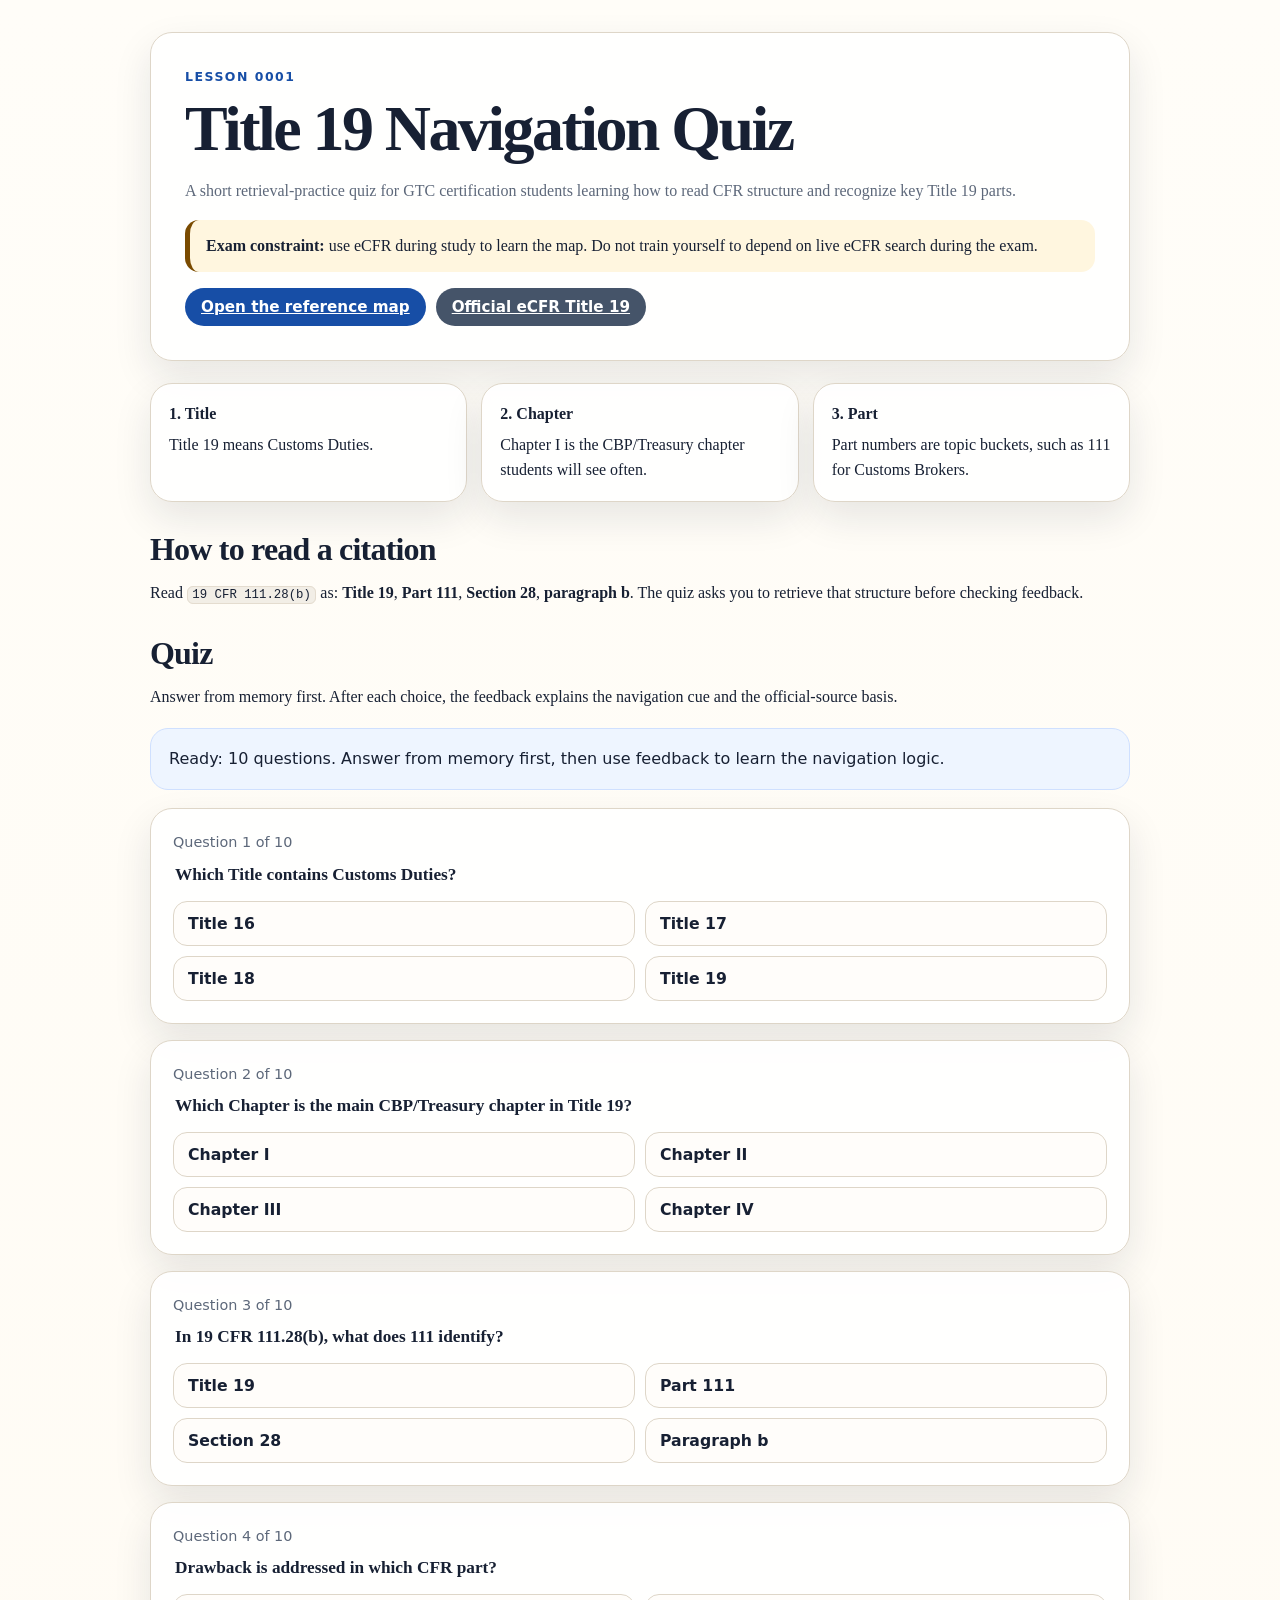
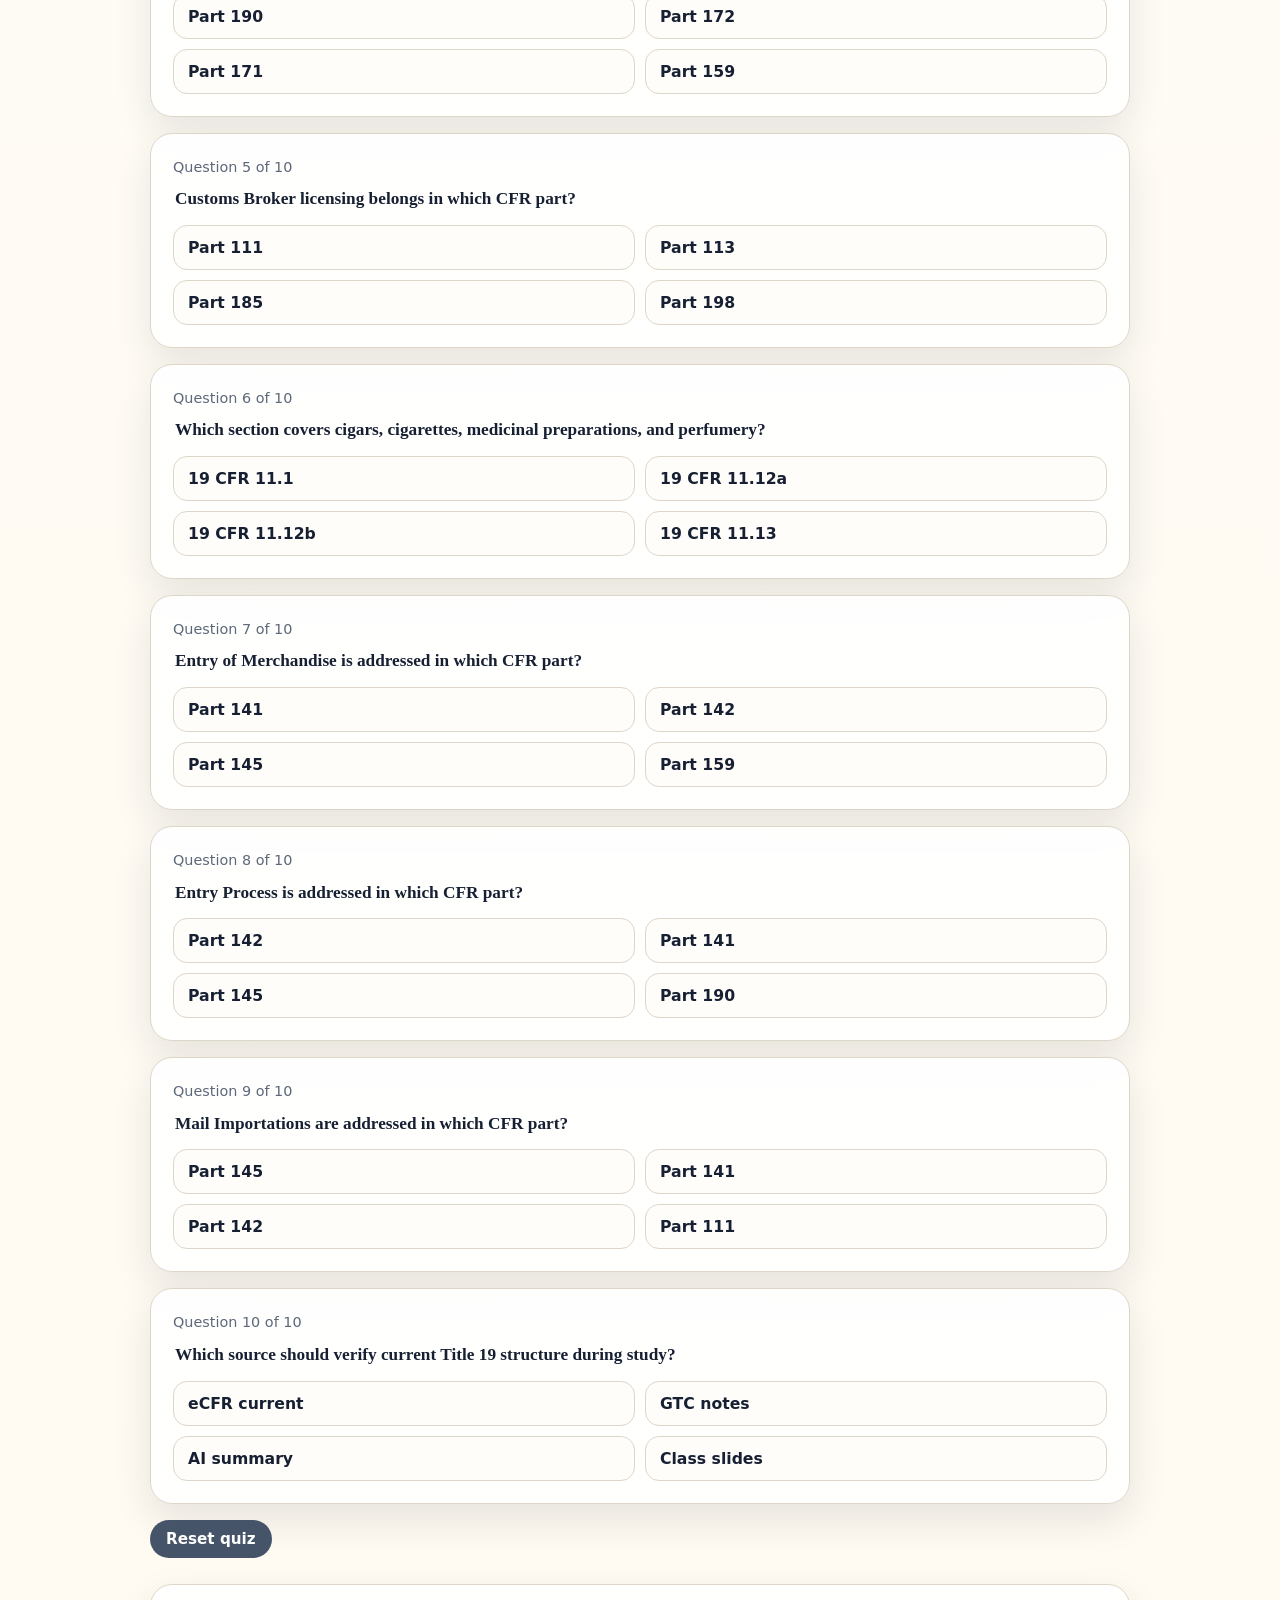
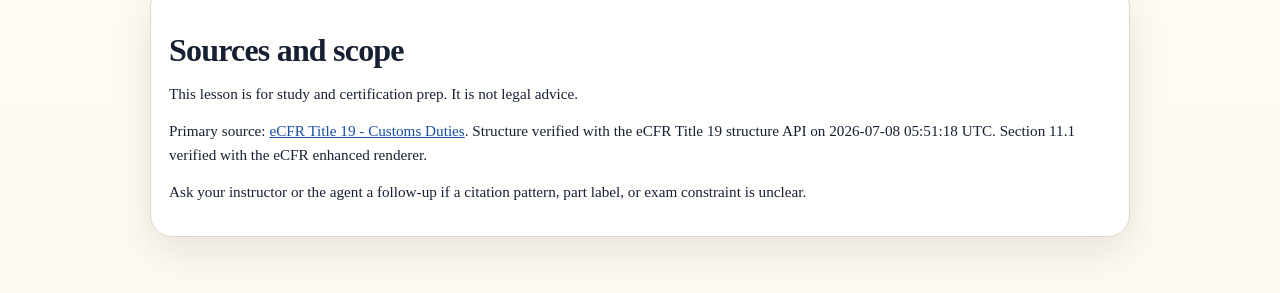
==== lessons/0001-title-19-navigation-quiz.html @ 8b15db6b "add title 19 navigation quiz" ====
<!doctype html>
<html lang="en">
<head>
  <meta charset="utf-8">
  <meta name="viewport" content="width=device-width, initial-scale=1">
  <title>Lesson 0001 - Title 19 Navigation Quiz</title>
  <link rel="stylesheet" href="../assets/style.css">
</head>
<body>
  <main>
    <section class="hero">
      <p class="eyebrow">Lesson 0001</p>
      <h1>Title 19 Navigation Quiz</h1>
      <p class="muted">A short retrieval-practice quiz for GTC certification students learning how to read CFR structure and recognize key Title 19 parts.</p>
      <div class="warning"><strong>Exam constraint:</strong> use eCFR during study to learn the map. Do not train yourself to depend on live eCFR search during the exam.</div>
      <div class="button-row">
        <a class="primary-button" href="../reference/title-19-navigation-map.html">Open the reference map</a>
        <a class="primary-button secondary" href="https://www.ecfr.gov/current/title-19">Official eCFR Title 19</a>
      </div>
    </section>

    <section class="grid" aria-label="Mental map">
      <div class="card"><strong>1. Title</strong><span>Title 19 means Customs Duties.</span></div>
      <div class="card"><strong>2. Chapter</strong><span>Chapter I is the CBP/Treasury chapter students will see often.</span></div>
      <div class="card"><strong>3. Part</strong><span>Part numbers are topic buckets, such as 111 for Customs Brokers.</span></div>
    </section>

    <section>
      <h2>How to read a citation</h2>
      <p>Read <code>19 CFR 111.28(b)</code> as: <strong>Title 19</strong>, <strong>Part 111</strong>, <strong>Section 28</strong>, <strong>paragraph b</strong>. The quiz asks you to retrieve that structure before checking feedback.</p>
    </section>

    <section class="quiz-shell">
      <h2>Quiz</h2>
      <p>Answer from memory first. After each choice, the feedback explains the navigation cue and the official-source basis.</p>
      <div id="quiz-root"></div>
    </section>

    <section class="source-note">
      <h2>Sources and scope</h2>
      <p>This lesson is for study and certification prep. It is not legal advice.</p>
      <p>Primary source: <a href="https://www.ecfr.gov/current/title-19">eCFR Title 19 - Customs Duties</a>. Structure verified with the eCFR Title 19 structure API on 2026-07-08 05:51:18 UTC. Section 11.1 verified with the eCFR enhanced renderer.</p>
      <p>Ask your instructor or the agent a follow-up if a citation pattern, part label, or exam constraint is unclear.</p>
    </section>
  </main>

  <script>
    window.quizData = {
  "title": "Title 19 Navigation Quiz 1",
  "description": "Practice reading CFR structure and recognizing high-value Title 19 parts.",
  "retrieved": "2026-07-08 05:51:18 UTC",
  "questions": [
    {
      "prompt": "Which Title contains Customs Duties?",
      "choices": [
        "Title 16",
        "Title 17",
        "Title 18",
        "Title 19"
      ],
      "answer": 3,
      "feedback": "Title 19 is labeled Customs Duties in the current eCFR. Start every citation by identifying the Title first.",
      "evidence": "eCFR Title 19 structure API: identifier 19, label Customs Duties."
    },
    {
      "prompt": "Which Chapter is the main CBP/Treasury chapter in Title 19?",
      "choices": [
        "Chapter I",
        "Chapter II",
        "Chapter III",
        "Chapter IV"
      ],
      "answer": 0,
      "feedback": "Chapter I is U.S. Customs and Border Protection, Department of Homeland Security; Department of the Treasury. That is the main customs chapter for these navigation questions.",
      "evidence": "eCFR Title 19 structure API: Chapter I label."
    },
    {
      "prompt": "In 19 CFR 111.28(b), what does 111 identify?",
      "choices": [
        "Title 19",
        "Part 111",
        "Section 28",
        "Paragraph b"
      ],
      "answer": 1,
      "feedback": "Read the pattern as Title CFR Part.Section(paragraph). In 19 CFR 111.28(b), 111 is the Part, 28 is the Section, and b is the paragraph.",
      "evidence": "CFR citation format preserved in source input and used in eCFR section paths."
    },
    {
      "prompt": "Drawback is addressed in which CFR part?",
      "choices": [
        "Part 190",
        "Part 172",
        "Part 171",
        "Part 159"
      ],
      "answer": 0,
      "feedback": "Part 190 is labeled Modernized Drawback. The other options are nearby penalty, claim, and liquidation topics.",
      "evidence": "eCFR Title 19 structure API: Part 190 - Modernized Drawback."
    },
    {
      "prompt": "Customs Broker licensing belongs in which CFR part?",
      "choices": [
        "Part 111",
        "Part 113",
        "Part 185",
        "Part 198"
      ],
      "answer": 0,
      "feedback": "Part 111 is labeled Customs Brokers. If the question says broker licensing or broker regulations, think Part 111 first.",
      "evidence": "eCFR Title 19 structure API: Part 111 - Customs Brokers."
    },
    {
      "prompt": "Which section covers cigars, cigarettes, medicinal preparations, and perfumery?",
      "choices": [
        "19 CFR 11.1",
        "19 CFR 11.12a",
        "19 CFR 11.12b",
        "19 CFR 11.13"
      ],
      "answer": 0,
      "feedback": "19 CFR 11.1 is headed Cigars, cigarettes, medicinal preparations, and perfumery. This is the official-section version of the sample Part 11.1 question.",
      "evidence": "eCFR renderer: section 11.1 heading."
    },
    {
      "prompt": "Entry of Merchandise is addressed in which CFR part?",
      "choices": [
        "Part 141",
        "Part 142",
        "Part 145",
        "Part 159"
      ],
      "answer": 0,
      "feedback": "Part 141 is labeled Entry of Merchandise. Pair it mentally with Part 142, Entry Process.",
      "evidence": "eCFR Title 19 structure API: Part 141 - Entry of Merchandise."
    },
    {
      "prompt": "Entry Process is addressed in which CFR part?",
      "choices": [
        "Part 142",
        "Part 141",
        "Part 145",
        "Part 190"
      ],
      "answer": 0,
      "feedback": "Part 142 is labeled Entry Process. It sits next to Part 141, Entry of Merchandise, so students should learn them as a pair.",
      "evidence": "eCFR Title 19 structure API: Part 142 - Entry Process."
    },
    {
      "prompt": "Mail Importations are addressed in which CFR part?",
      "choices": [
        "Part 145",
        "Part 141",
        "Part 142",
        "Part 111"
      ],
      "answer": 0,
      "feedback": "Part 145 is labeled Mail Importations. The part number itself is the recall target here.",
      "evidence": "eCFR Title 19 structure API: Part 145 - Mail Importations."
    },
    {
      "prompt": "Which source should verify current Title 19 structure during study?",
      "choices": [
        "eCFR current",
        "GTC notes",
        "AI summary",
        "Class slides"
      ],
      "answer": 0,
      "feedback": "Use the current eCFR as the official source during study. GTC notes and AI summaries can help, but the answer key should trace back to government-source text.",
      "evidence": "Mission and resources require official government-source grounding, especially current eCFR."
    }
  ]
};
  </script>
  <script src="../assets/quiz.js"></script>
</body>
</html>
---- assets/style.css ----
:root {
  --ink: #172033;
  --muted: #5d687a;
  --paper: #fffaf1;
  --panel: #ffffff;
  --line: #ded6c8;
  --accent: #174ea6;
  --accent-soft: #eaf2ff;
  --good: #17633a;
  --bad: #9d1c1c;
  --warn: #7a4b00;
  --shadow: 0 16px 38px rgba(23, 32, 51, 0.10);
  color-scheme: light;
}

* { box-sizing: border-box; }

body {
  margin: 0;
  background: linear-gradient(180deg, #fffdf8 0%, var(--paper) 100%);
  color: var(--ink);
  font-family: ui-serif, Georgia, Cambria, "Times New Roman", serif;
  line-height: 1.55;
}

main, .page {
  width: min(980px, calc(100% - 32px));
  margin: 0 auto;
  padding: 32px 0 56px;
}

.hero, .card, .quiz-card, .source-note {
  background: rgba(255,255,255,0.92);
  border: 1px solid var(--line);
  border-radius: 22px;
  box-shadow: var(--shadow);
}

.hero {
  padding: 34px;
  margin-bottom: 22px;
}

.eyebrow {
  margin: 0 0 8px;
  color: var(--accent);
  font-family: ui-sans-serif, system-ui, -apple-system, BlinkMacSystemFont, "Segoe UI", sans-serif;
  font-size: 0.78rem;
  font-weight: 800;
  letter-spacing: 0.12em;
  text-transform: uppercase;
}

h1, h2, h3 {
  line-height: 1.1;
  margin: 0 0 14px;
}

h1 { font-size: clamp(2rem, 5vw, 4rem); letter-spacing: -0.04em; }
h2 { font-size: clamp(1.35rem, 3vw, 2rem); letter-spacing: -0.025em; margin-top: 30px; }
h3 { font-size: 1.15rem; }

p { margin: 0 0 14px; }
a { color: var(--accent); }
code {
  background: #f2eee6;
  border: 1px solid #e4dccf;
  border-radius: 6px;
  padding: 0.08rem 0.28rem;
  font-size: 0.95em;
}

.grid {
  display: grid;
  grid-template-columns: repeat(3, minmax(0, 1fr));
  gap: 14px;
  margin: 18px 0;
}

.card { padding: 18px; }
.card strong { display: block; margin-bottom: 6px; }
.muted { color: var(--muted); }
.warning {
  border-left: 5px solid var(--warn);
  background: #fff6df;
  padding: 14px 16px;
  border-radius: 14px;
  margin: 16px 0;
}

.table-wrap { overflow-x: auto; margin: 14px 0 24px; }
table {
  width: 100%;
  border-collapse: collapse;
  background: white;
  border: 1px solid var(--line);
  border-radius: 14px;
  overflow: hidden;
}
th, td {
  padding: 12px 14px;
  border-bottom: 1px solid var(--line);
  text-align: left;
  vertical-align: top;
}
th {
  background: #f8f1e5;
  font-family: ui-sans-serif, system-ui, -apple-system, BlinkMacSystemFont, "Segoe UI", sans-serif;
  font-size: 0.82rem;
  text-transform: uppercase;
  letter-spacing: 0.06em;
}
tr:last-child td { border-bottom: 0; }

.quiz-shell { margin-top: 22px; }
.quiz-card { padding: 22px; margin: 16px 0; }
.quiz-card fieldset { border: 0; padding: 0; margin: 0; }
.quiz-card legend { font-weight: 800; font-size: 1.08rem; margin-bottom: 12px; }
.quiz-meta {
  font-family: ui-sans-serif, system-ui, -apple-system, BlinkMacSystemFont, "Segoe UI", sans-serif;
  color: var(--muted);
  font-size: 0.9rem;
  margin-bottom: 8px;
}
.options {
  display: grid;
  grid-template-columns: repeat(2, minmax(0, 1fr));
  gap: 10px;
}
.option {
  width: 100%;
  border: 1px solid var(--line);
  background: #fffdfa;
  color: var(--ink);
  border-radius: 14px;
  padding: 12px 14px;
  font: 700 0.98rem ui-sans-serif, system-ui, -apple-system, BlinkMacSystemFont, "Segoe UI", sans-serif;
  text-align: left;
  cursor: pointer;
  transition: transform 120ms ease, border-color 120ms ease, background 120ms ease;
}
.option:hover, .option:focus-visible {
  outline: none;
  border-color: var(--accent);
  background: var(--accent-soft);
  transform: translateY(-1px);
}
.option.correct { border-color: var(--good); background: #eaf7ef; color: var(--good); }
.option.incorrect { border-color: var(--bad); background: #fff0f0; color: var(--bad); }
.option:disabled { cursor: default; transform: none; opacity: 1; }
.feedback {
  display: none;
  margin-top: 14px;
  border-radius: 14px;
  padding: 14px;
  background: #f7f4ee;
  border: 1px solid var(--line);
}
.feedback.show { display: block; }
.feedback.good { border-left: 5px solid var(--good); }
.feedback.bad { border-left: 5px solid var(--bad); }
.feedback .label {
  font-family: ui-sans-serif, system-ui, -apple-system, BlinkMacSystemFont, "Segoe UI", sans-serif;
  font-weight: 800;
  margin-bottom: 4px;
}
.quiz-summary {
  background: #eef5ff;
  border: 1px solid #cfe0ff;
  border-radius: 18px;
  padding: 18px;
  margin: 18px 0;
  font-family: ui-sans-serif, system-ui, -apple-system, BlinkMacSystemFont, "Segoe UI", sans-serif;
}
.button-row { display: flex; gap: 10px; flex-wrap: wrap; margin-top: 14px; }
.primary-button {
  border: 0;
  background: var(--accent);
  color: white;
  border-radius: 999px;
  padding: 10px 16px;
  font: 800 0.95rem ui-sans-serif, system-ui, -apple-system, BlinkMacSystemFont, "Segoe UI", sans-serif;
  cursor: pointer;
}
.primary-button.secondary { background: #455469; }
.source-note { padding: 18px; margin-top: 26px; font-size: 0.95rem; }
.print-only { display: none; }

@media (max-width: 720px) {
  main, .page { width: min(100% - 20px, 980px); padding-top: 18px; }
  .hero, .card, .quiz-card { border-radius: 16px; padding: 18px; }
  .grid, .options { grid-template-columns: 1fr; }
}

@media print {
  body { background: white; }
  .hero, .card, .quiz-card, .source-note { box-shadow: none; }
  .option { border: 1px solid #999; }
  .button-row, .no-print { display: none !important; }
  .print-only { display: block; }
}
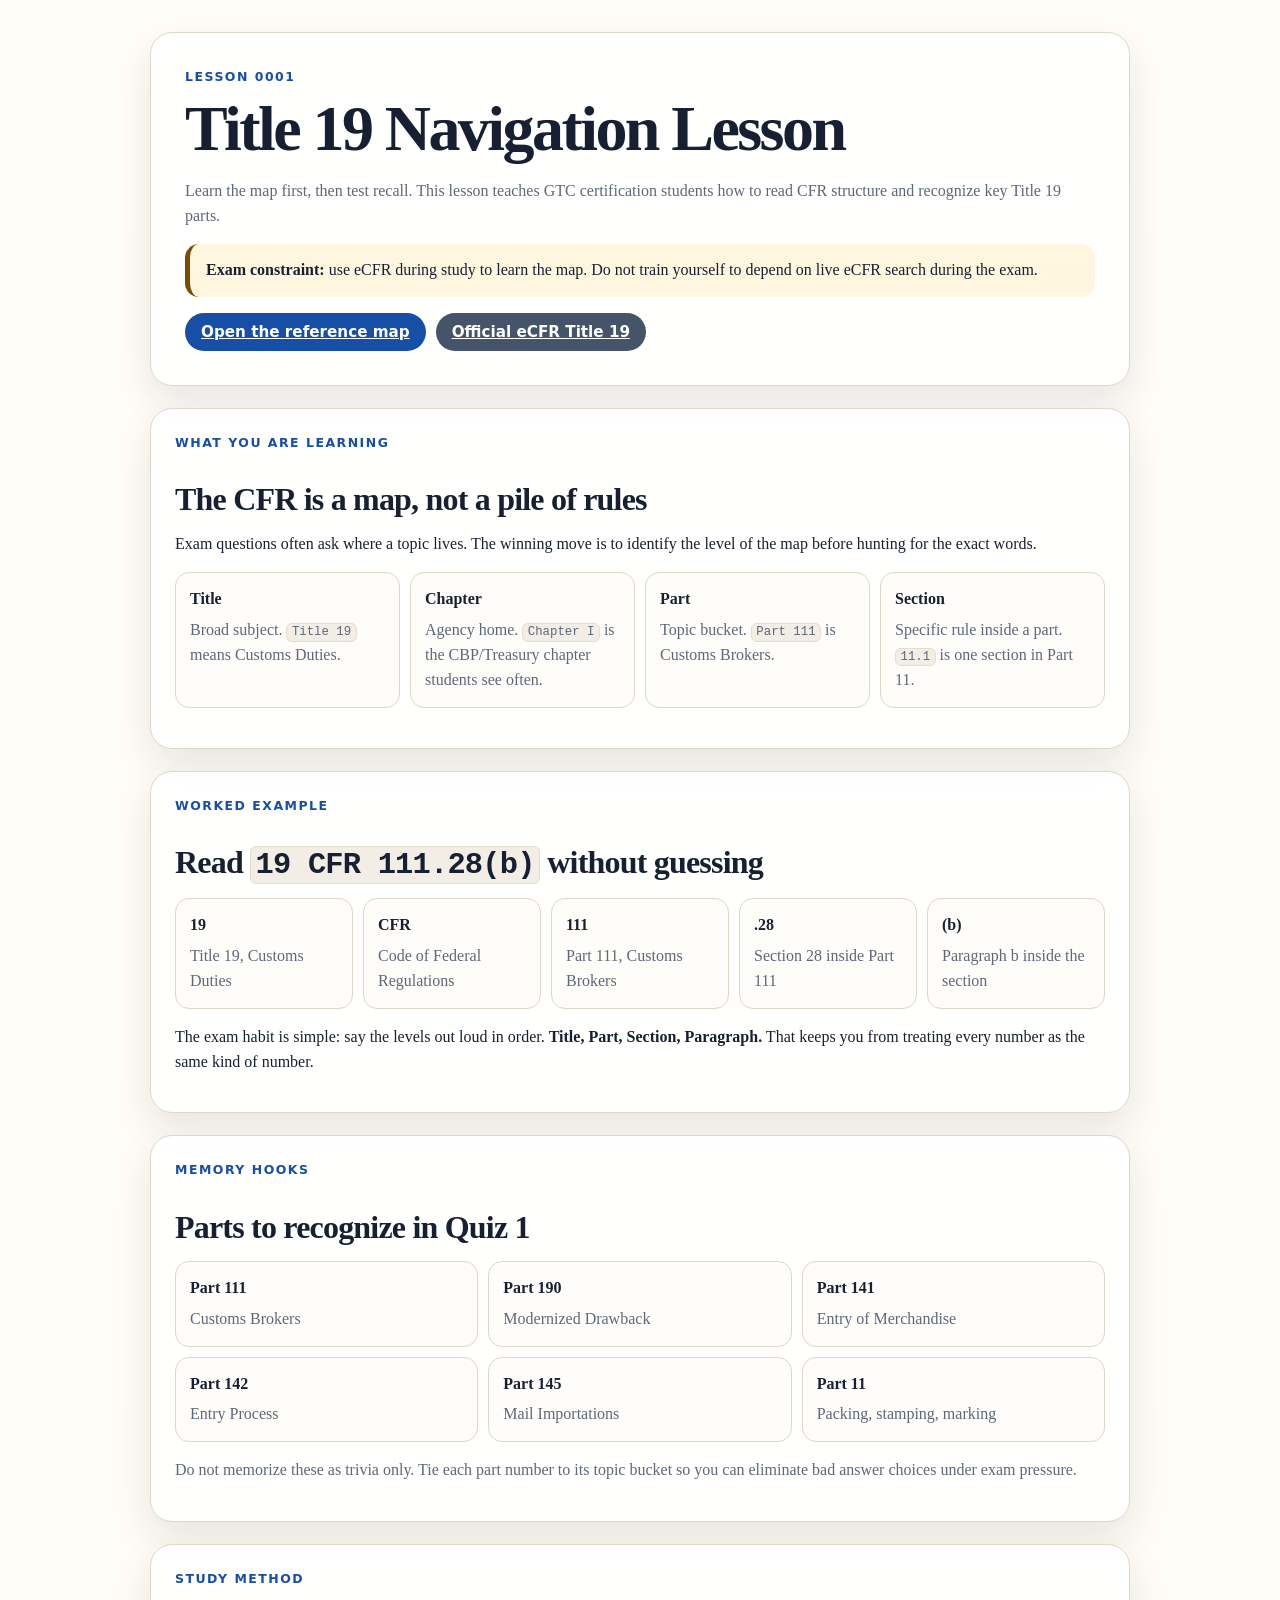
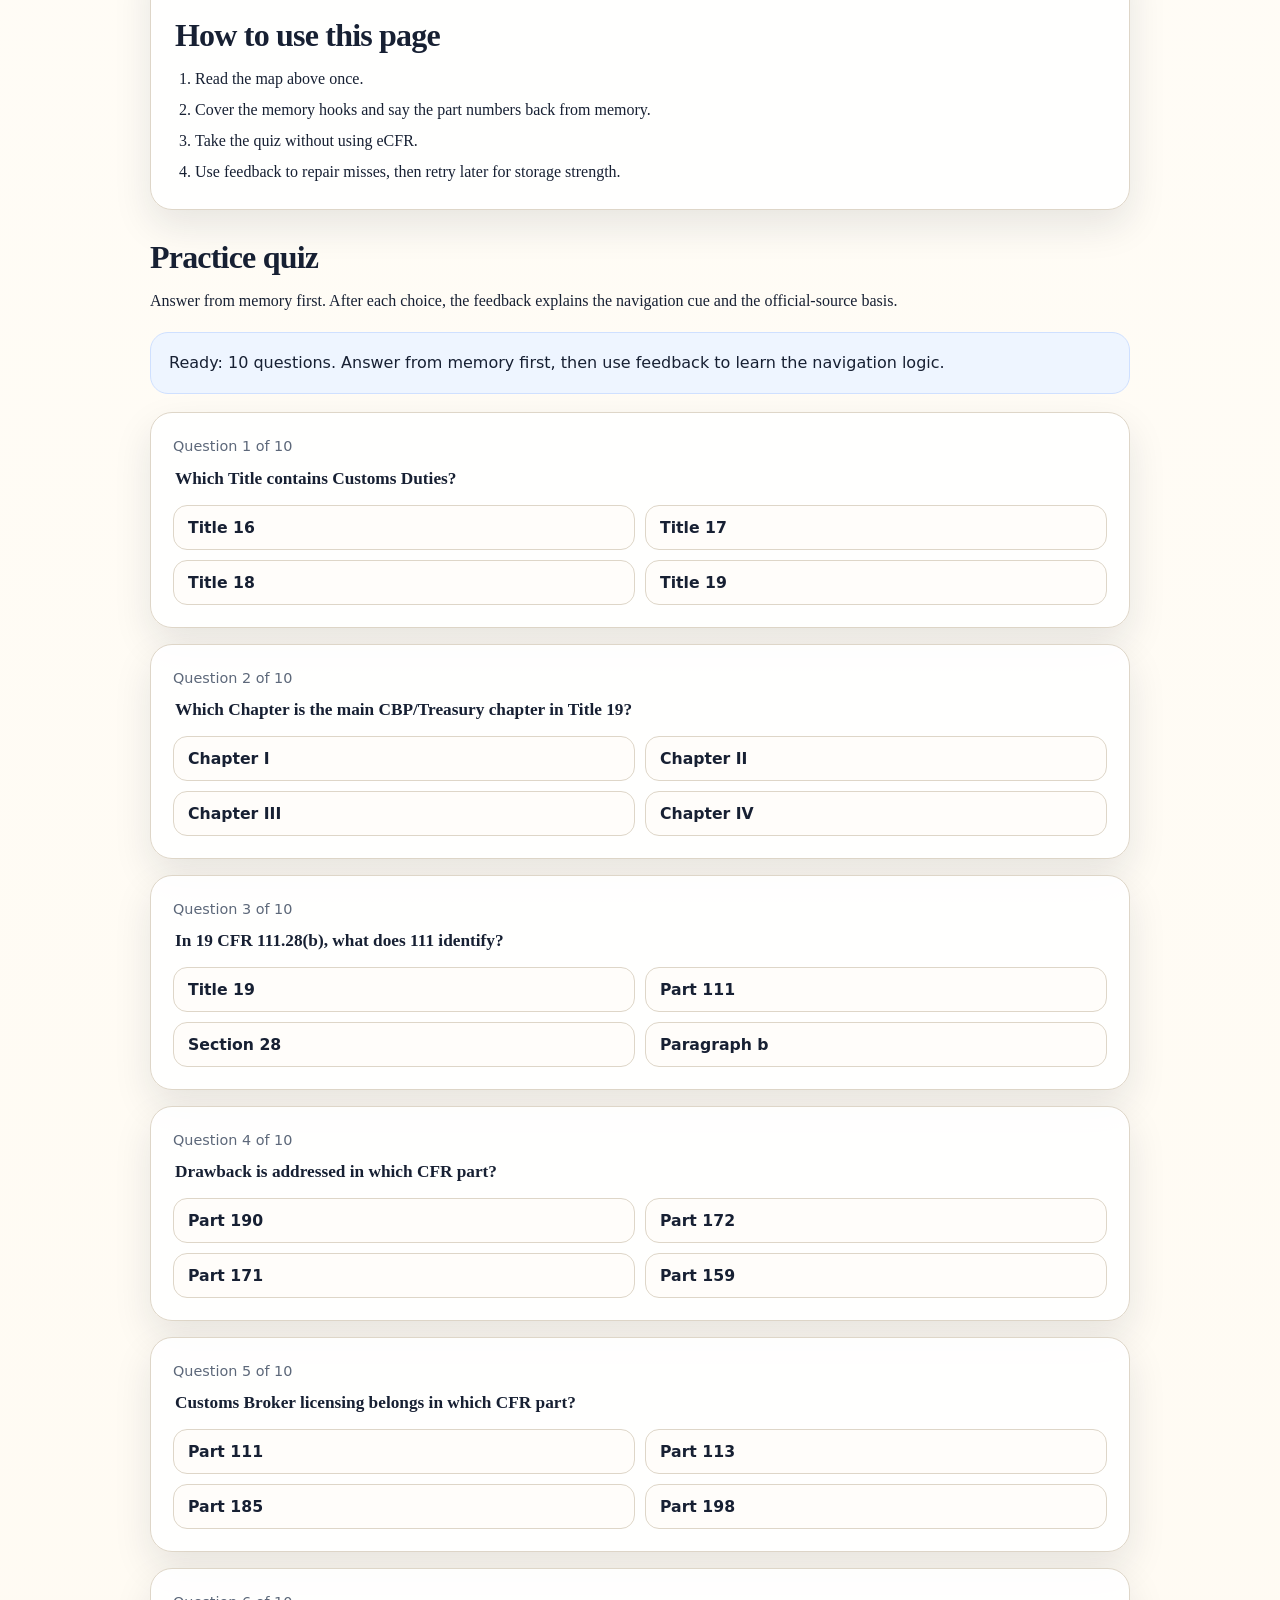
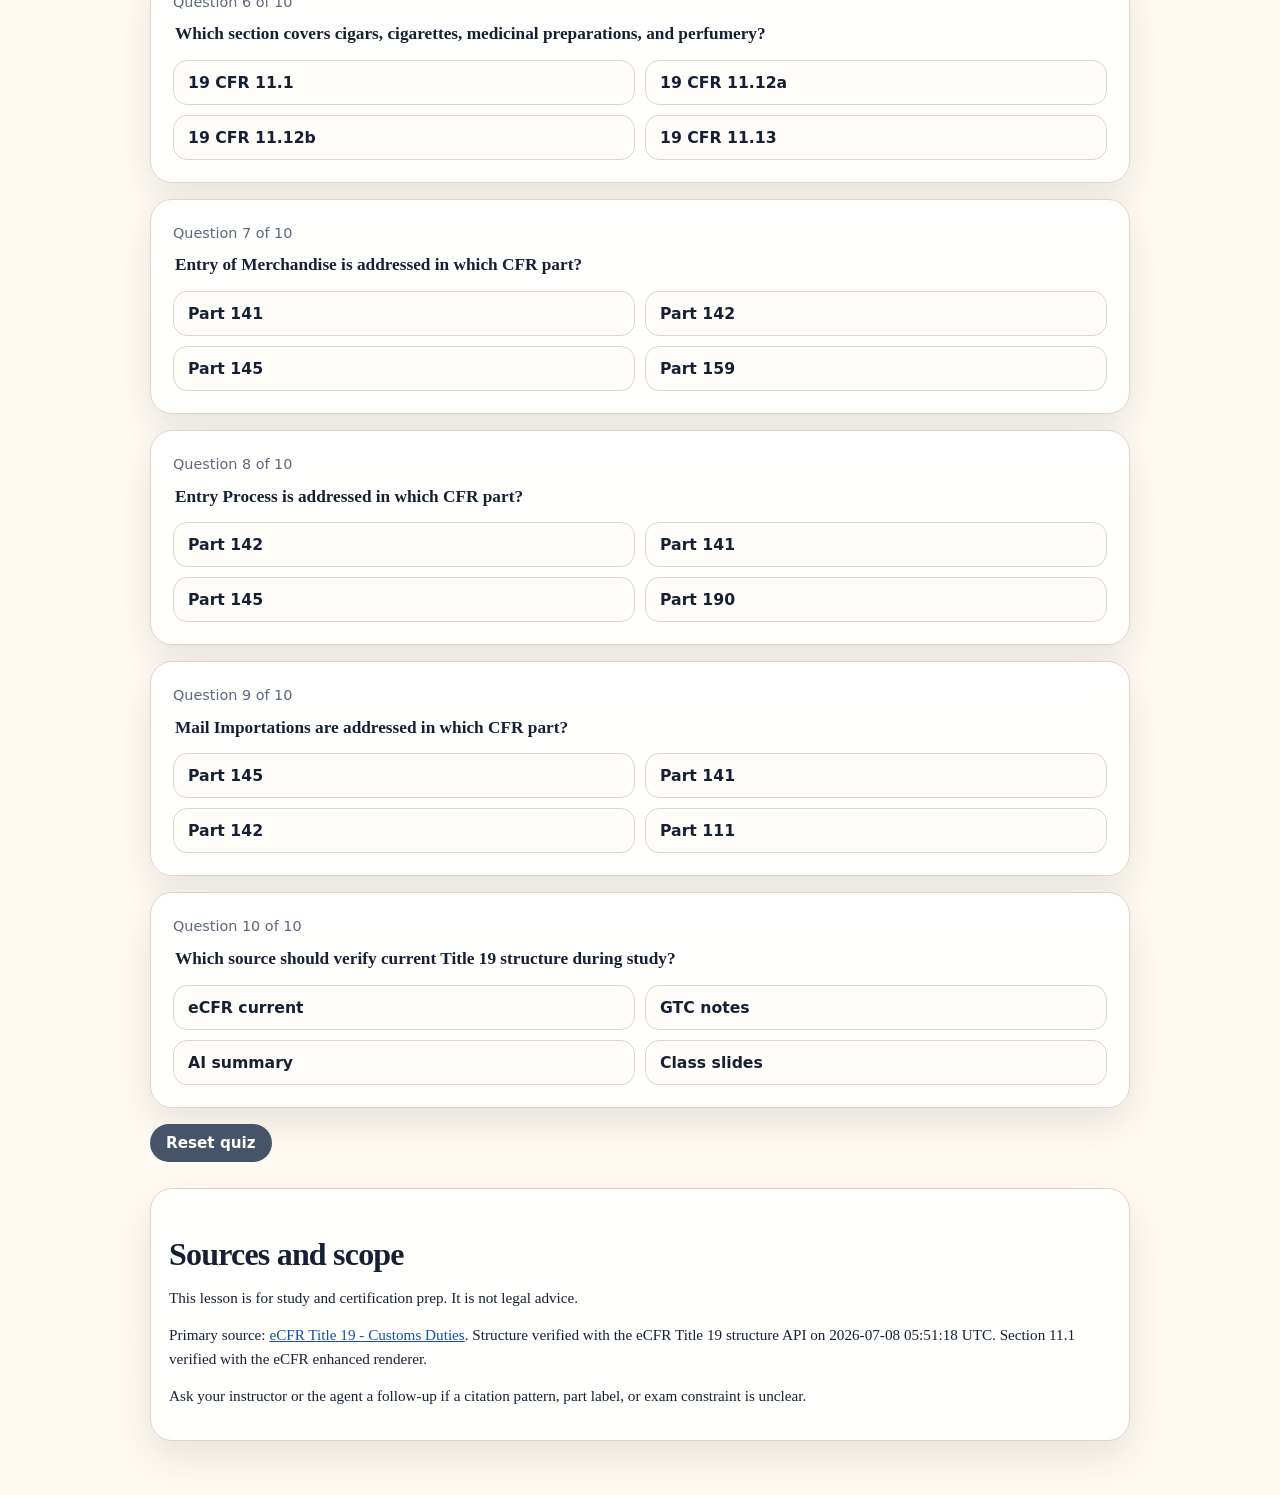
==== commit 54aa826a: "turn quiz 0001 into lesson plus quiz" ====
--- a/lessons/0001-title-19-navigation-quiz.html
+++ b/lessons/0001-title-19-navigation-quiz.html
@@ -3,15 +3,15 @@
 <head>
   <meta charset="utf-8">
   <meta name="viewport" content="width=device-width, initial-scale=1">
-  <title>Lesson 0001 - Title 19 Navigation Quiz</title>
+  <title>Lesson 0001 - Title 19 Navigation</title>
   <link rel="stylesheet" href="../assets/style.css">
 </head>
 <body>
   <main>
     <section class="hero">
       <p class="eyebrow">Lesson 0001</p>
-      <h1>Title 19 Navigation Quiz</h1>
-      <p class="muted">A short retrieval-practice quiz for GTC certification students learning how to read CFR structure and recognize key Title 19 parts.</p>
+      <h1>Title 19 Navigation Lesson</h1>
+      <p class="muted">Learn the map first, then test recall. This lesson teaches GTC certification students how to read CFR structure and recognize key Title 19 parts.</p>
       <div class="warning"><strong>Exam constraint:</strong> use eCFR during study to learn the map. Do not train yourself to depend on live eCFR search during the exam.</div>
       <div class="button-row">
         <a class="primary-button" href="../reference/title-19-navigation-map.html">Open the reference map</a>
@@ -19,19 +19,58 @@
       </div>
     </section>
 
-    <section class="grid" aria-label="Mental map">
-      <div class="card"><strong>1. Title</strong><span>Title 19 means Customs Duties.</span></div>
-      <div class="card"><strong>2. Chapter</strong><span>Chapter I is the CBP/Treasury chapter students will see often.</span></div>
-      <div class="card"><strong>3. Part</strong><span>Part numbers are topic buckets, such as 111 for Customs Brokers.</span></div>
-    </section>
-
-    <section>
-      <h2>How to read a citation</h2>
-      <p>Read <code>19 CFR 111.28(b)</code> as: <strong>Title 19</strong>, <strong>Part 111</strong>, <strong>Section 28</strong>, <strong>paragraph b</strong>. The quiz asks you to retrieve that structure before checking feedback.</p>
+    <section class="lesson-block">
+      <p class="eyebrow">What you are learning</p>
+      <h2>The CFR is a map, not a pile of rules</h2>
+      <p>Exam questions often ask where a topic lives. The winning move is to identify the level of the map before hunting for the exact words.</p>
+      <div class="route-steps" aria-label="CFR navigation route">
+        <div><strong>Title</strong><span>Broad subject. <code>Title 19</code> means Customs Duties.</span></div>
+        <div><strong>Chapter</strong><span>Agency home. <code>Chapter I</code> is the CBP/Treasury chapter students see often.</span></div>
+        <div><strong>Part</strong><span>Topic bucket. <code>Part 111</code> is Customs Brokers.</span></div>
+        <div><strong>Section</strong><span>Specific rule inside a part. <code>11.1</code> is one section in Part 11.</span></div>
+      </div>
+    </section>
+
+    <section class="lesson-block">
+      <p class="eyebrow">Worked example</p>
+      <h2>Read <code>19 CFR 111.28(b)</code> without guessing</h2>
+      <div class="example-grid">
+        <div><strong>19</strong><span>Title 19, Customs Duties</span></div>
+        <div><strong>CFR</strong><span>Code of Federal Regulations</span></div>
+        <div><strong>111</strong><span>Part 111, Customs Brokers</span></div>
+        <div><strong>.28</strong><span>Section 28 inside Part 111</span></div>
+        <div><strong>(b)</strong><span>Paragraph b inside the section</span></div>
+      </div>
+      <p>The exam habit is simple: say the levels out loud in order. <strong>Title, Part, Section, Paragraph.</strong> That keeps you from treating every number as the same kind of number.</p>
+    </section>
+
+    <section class="lesson-block">
+      <p class="eyebrow">Memory hooks</p>
+      <h2>Parts to recognize in Quiz 1</h2>
+      <div class="memory-grid">
+        <div><strong>Part 111</strong><span>Customs Brokers</span></div>
+        <div><strong>Part 190</strong><span>Modernized Drawback</span></div>
+        <div><strong>Part 141</strong><span>Entry of Merchandise</span></div>
+        <div><strong>Part 142</strong><span>Entry Process</span></div>
+        <div><strong>Part 145</strong><span>Mail Importations</span></div>
+        <div><strong>Part 11</strong><span>Packing, stamping, marking</span></div>
+      </div>
+      <p class="muted">Do not memorize these as trivia only. Tie each part number to its topic bucket so you can eliminate bad answer choices under exam pressure.</p>
+    </section>
+
+    <section class="lesson-block">
+      <p class="eyebrow">Study method</p>
+      <h2>How to use this page</h2>
+      <ol class="compact-list">
+        <li>Read the map above once.</li>
+        <li>Cover the memory hooks and say the part numbers back from memory.</li>
+        <li>Take the quiz without using eCFR.</li>
+        <li>Use feedback to repair misses, then retry later for storage strength.</li>
+      </ol>
     </section>
 
     <section class="quiz-shell">
-      <h2>Quiz</h2>
+      <h2>Practice quiz</h2>
       <p>Answer from memory first. After each choice, the feedback explains the navigation cue and the official-source basis.</p>
       <div id="quiz-root"></div>
     </section>
--- a/assets/style.css
+++ b/assets/style.css
@@ -199,3 +199,61 @@
   .button-row, .no-print { display: none !important; }
   .print-only { display: block; }
 }
+
+.lesson-block {
+  margin: 22px 0;
+  padding: 24px;
+  background: rgba(255,255,255,0.92);
+  border: 1px solid var(--line);
+  border-radius: 22px;
+  box-shadow: var(--shadow);
+}
+
+.route-steps, .example-grid, .memory-grid {
+  display: grid;
+  gap: 10px;
+  margin: 16px 0;
+}
+
+.route-steps {
+  grid-template-columns: repeat(4, minmax(0, 1fr));
+}
+
+.example-grid {
+  grid-template-columns: repeat(5, minmax(0, 1fr));
+}
+
+.memory-grid {
+  grid-template-columns: repeat(3, minmax(0, 1fr));
+}
+
+.route-steps div, .example-grid div, .memory-grid div {
+  background: #fffdfa;
+  border: 1px solid var(--line);
+  border-radius: 14px;
+  padding: 14px;
+}
+
+.route-steps strong, .example-grid strong, .memory-grid strong {
+  display: block;
+  margin-bottom: 6px;
+}
+
+.route-steps span, .example-grid span, .memory-grid span {
+  color: var(--muted);
+}
+
+.compact-list {
+  margin: 0;
+  padding-left: 1.25rem;
+}
+
+.compact-list li + li {
+  margin-top: 6px;
+}
+
+@media (max-width: 860px) {
+  .route-steps, .example-grid, .memory-grid {
+    grid-template-columns: repeat(2, minmax(0, 1fr));
+  }
+}
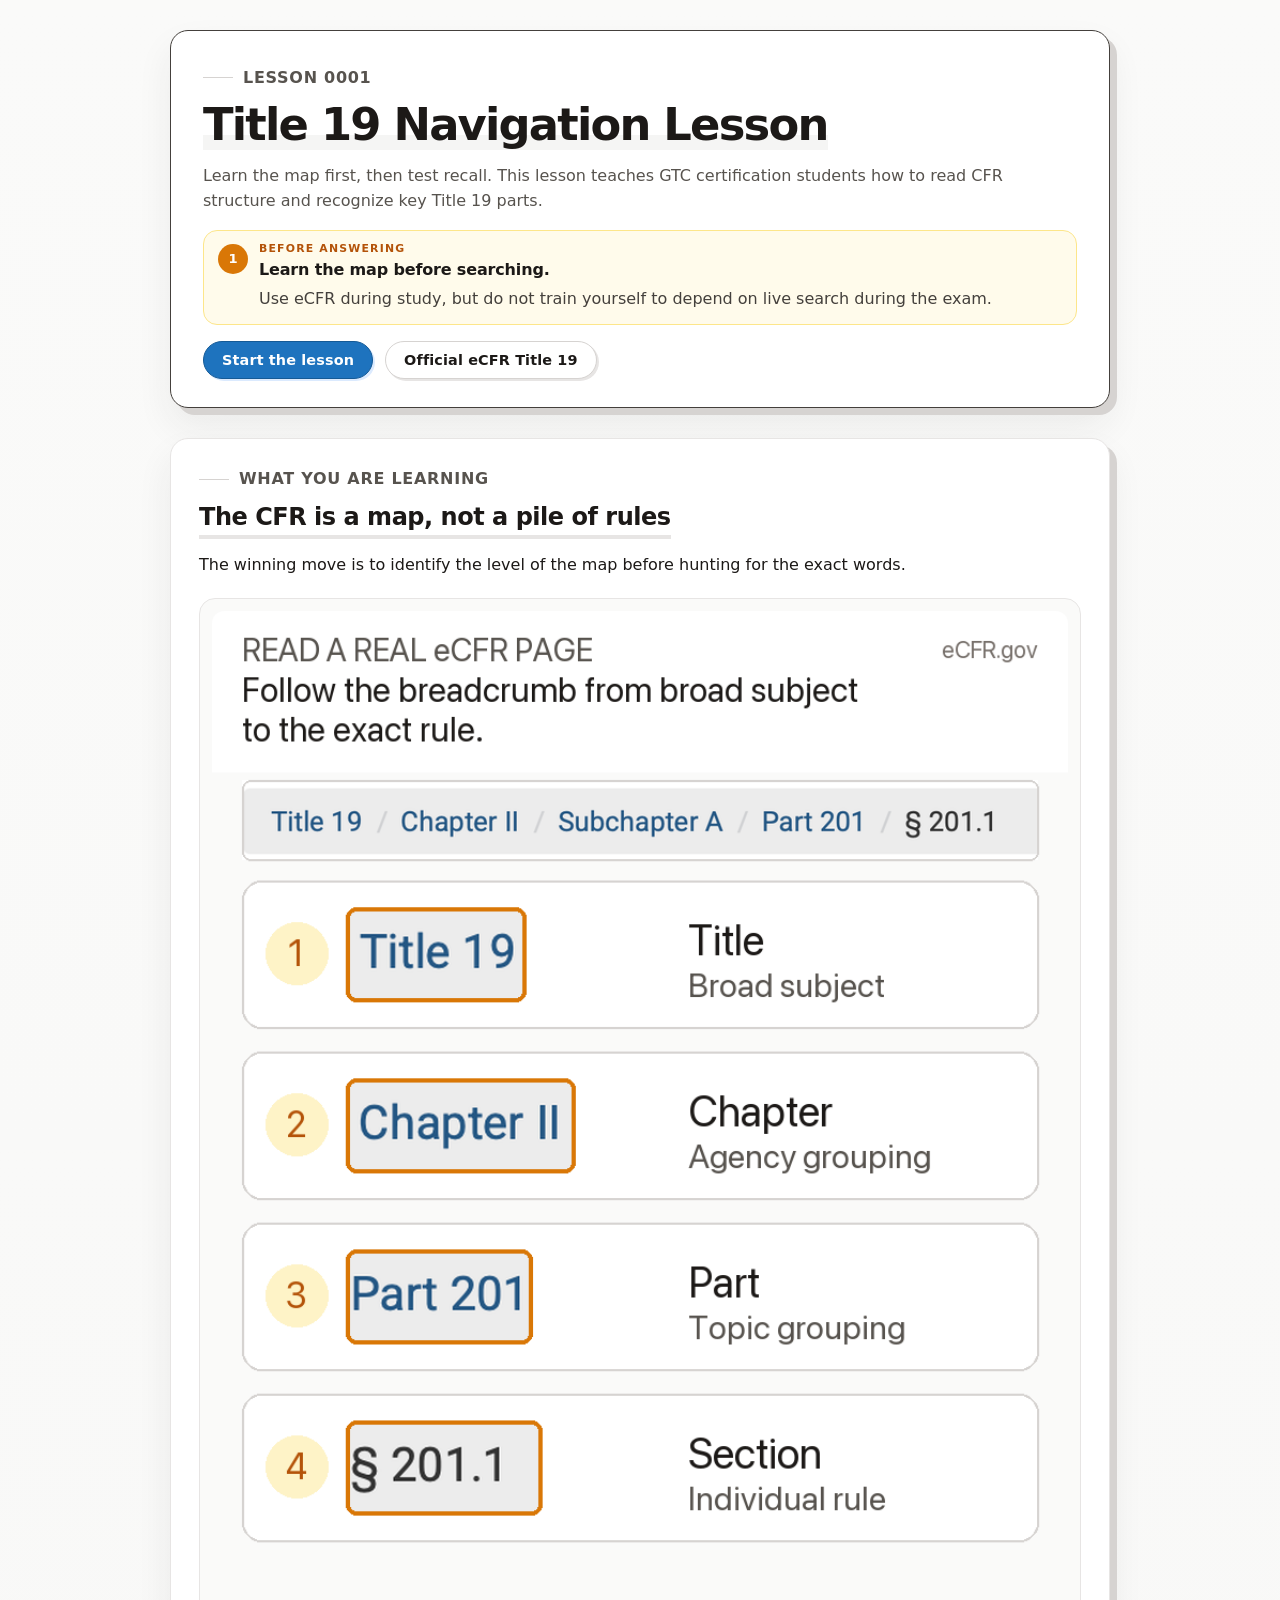
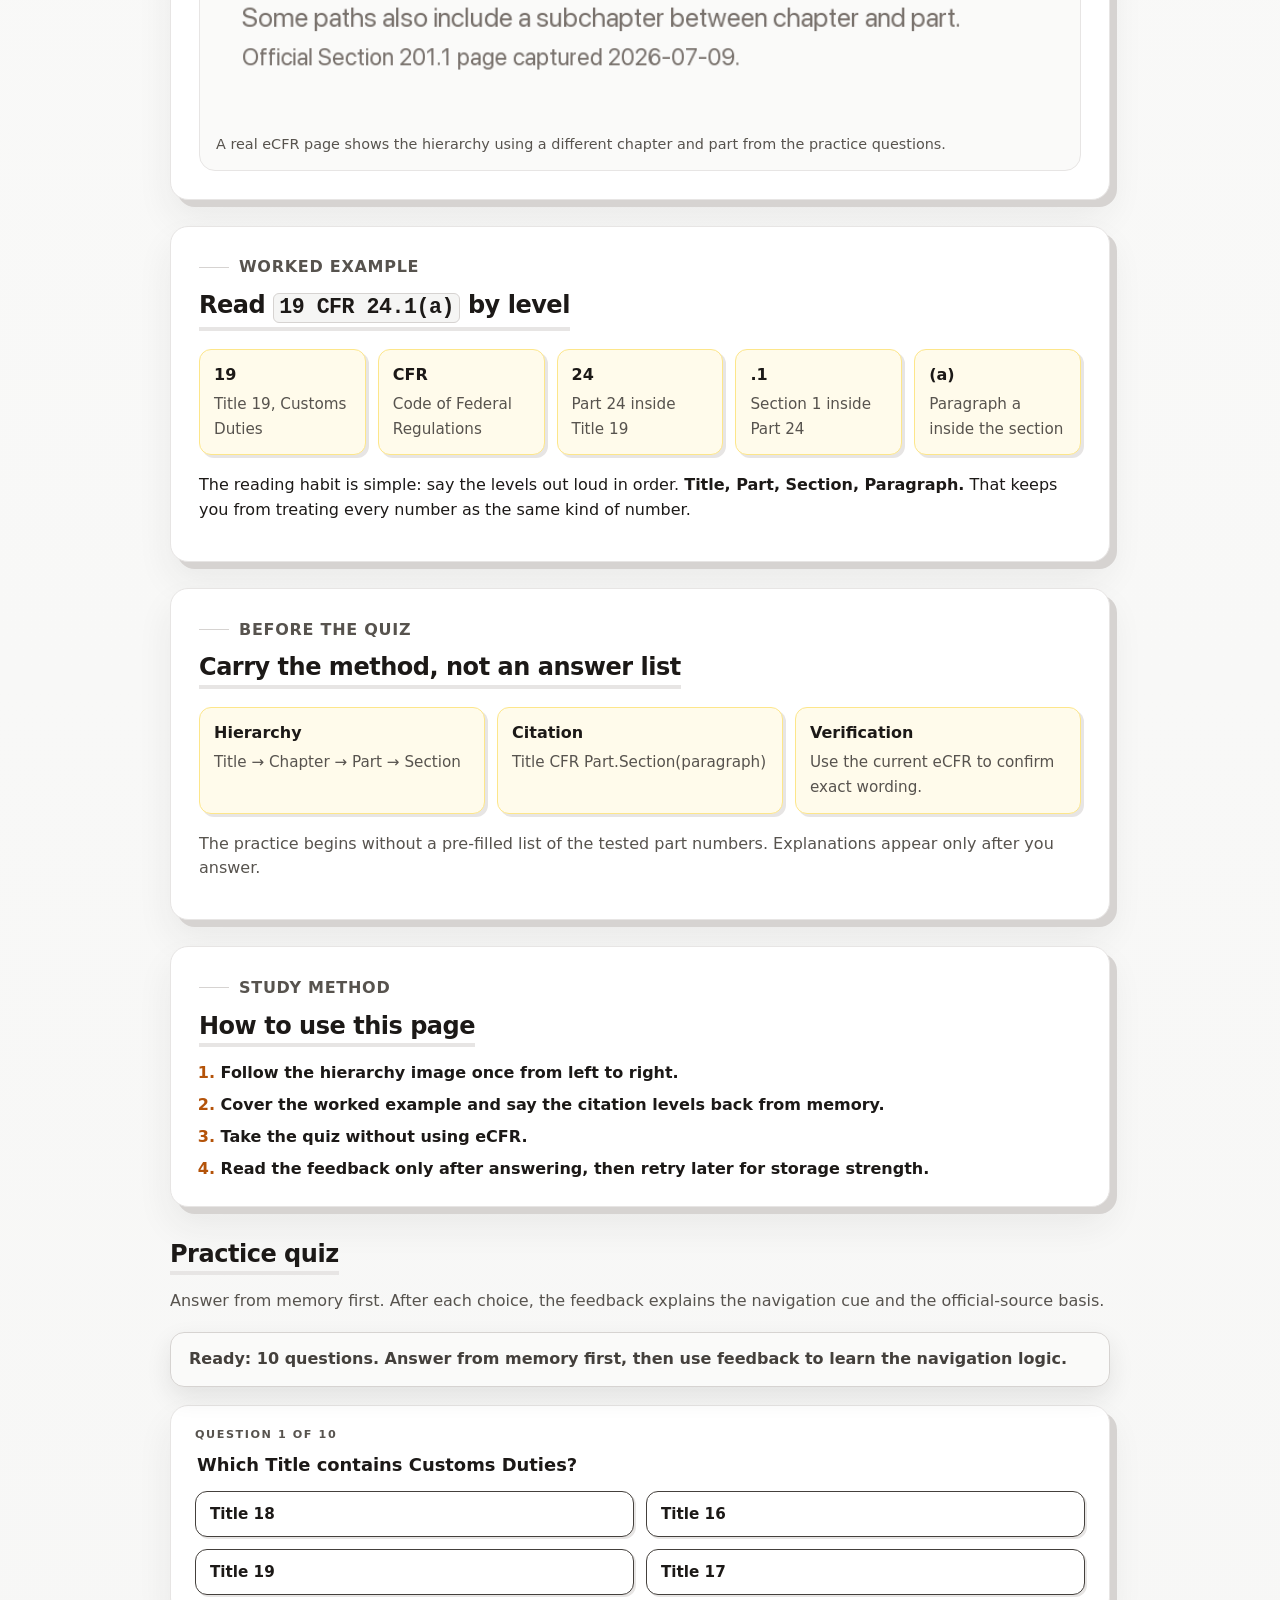
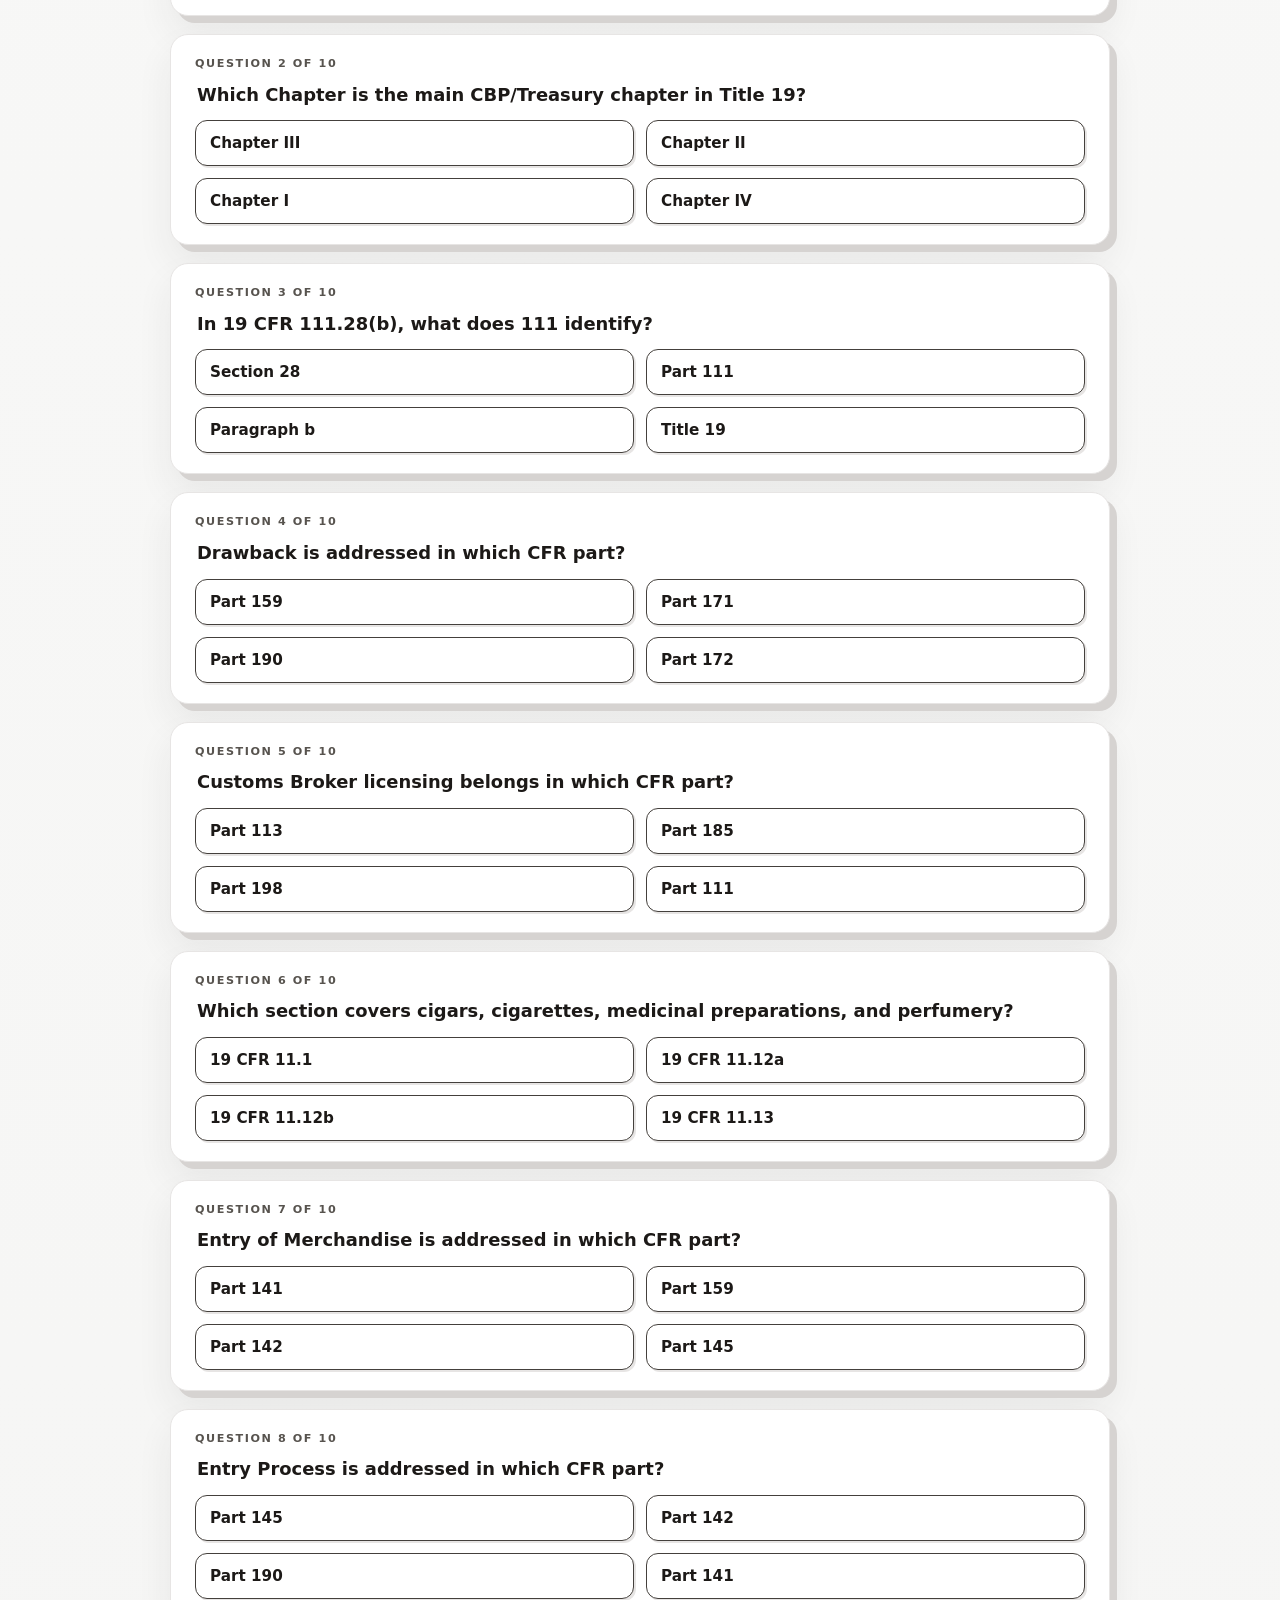
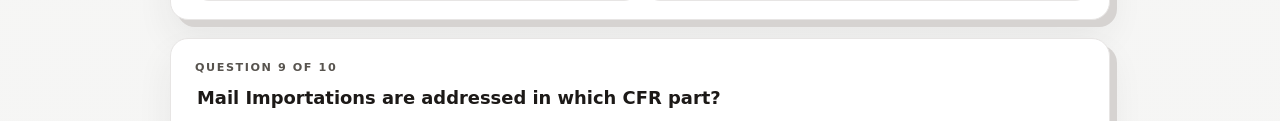
==== commit f1c4aab7: "[verified] feat: protect lesson quiz integrity Replace pre-quiz answer cues with a real eCFR hierarc" ====
--- a/lessons/0001-title-19-navigation-quiz.html
+++ b/lessons/0001-title-19-navigation-quiz.html
@@ -12,60 +12,67 @@
       <p class="eyebrow">Lesson 0001</p>
       <h1>Title 19 Navigation Lesson</h1>
       <p class="muted">Learn the map first, then test recall. This lesson teaches GTC certification students how to read CFR structure and recognize key Title 19 parts.</p>
-      <div class="warning"><strong>Exam constraint:</strong> use eCFR during study to learn the map. Do not train yourself to depend on live eCFR search during the exam.</div>
+      <div class="read-card step-cue">
+        <div class="step-row">
+          <span class="step-dot">1</span>
+          <div>
+            <span class="step-label">Before answering</span>
+            <strong>Learn the map before searching.</strong>
+            <p>Use eCFR during study, but do not train yourself to depend on live search during the exam.</p>
+          </div>
+        </div>
+      </div>
       <div class="button-row">
-        <a class="primary-button" href="../reference/title-19-navigation-map.html">Open the reference map</a>
+        <a class="primary-button" href="#lesson-content">Start the lesson</a>
         <a class="primary-button secondary" href="https://www.ecfr.gov/current/title-19">Official eCFR Title 19</a>
       </div>
     </section>
 
-    <section class="lesson-block">
+    <section class="lesson-block" id="lesson-content">
       <p class="eyebrow">What you are learning</p>
       <h2>The CFR is a map, not a pile of rules</h2>
-      <p>Exam questions often ask where a topic lives. The winning move is to identify the level of the map before hunting for the exact words.</p>
-      <div class="route-steps" aria-label="CFR navigation route">
-        <div><strong>Title</strong><span>Broad subject. <code>Title 19</code> means Customs Duties.</span></div>
-        <div><strong>Chapter</strong><span>Agency home. <code>Chapter I</code> is the CBP/Treasury chapter students see often.</span></div>
-        <div><strong>Part</strong><span>Topic bucket. <code>Part 111</code> is Customs Brokers.</span></div>
-        <div><strong>Section</strong><span>Specific rule inside a part. <code>11.1</code> is one section in Part 11.</span></div>
-      </div>
+      <p>The winning move is to identify the level of the map before hunting for the exact words.</p>
+      <figure class="lesson-figure">
+        <picture>
+          <source media="(max-width: 620px)" srcset="../assets/images/ecfr-hierarchy-callouts-mobile.png">
+          <img src="../assets/images/ecfr-hierarchy-callouts.png" alt="Annotated screenshot of a real eCFR page. Callouts identify Title 19, Chapter II, Part 201, and Section 201.1 in the page breadcrumb.">
+        </picture>
+        <figcaption>A real eCFR page shows the hierarchy using a different chapter and part from the practice questions.</figcaption>
+      </figure>
     </section>
 
     <section class="lesson-block">
       <p class="eyebrow">Worked example</p>
-      <h2>Read <code>19 CFR 111.28(b)</code> without guessing</h2>
+      <h2>Read <code>19 CFR 24.1(a)</code> by level</h2>
       <div class="example-grid">
         <div><strong>19</strong><span>Title 19, Customs Duties</span></div>
         <div><strong>CFR</strong><span>Code of Federal Regulations</span></div>
-        <div><strong>111</strong><span>Part 111, Customs Brokers</span></div>
-        <div><strong>.28</strong><span>Section 28 inside Part 111</span></div>
-        <div><strong>(b)</strong><span>Paragraph b inside the section</span></div>
-      </div>
-      <p>The exam habit is simple: say the levels out loud in order. <strong>Title, Part, Section, Paragraph.</strong> That keeps you from treating every number as the same kind of number.</p>
+        <div><strong>24</strong><span>Part 24 inside Title 19</span></div>
+        <div><strong>.1</strong><span>Section 1 inside Part 24</span></div>
+        <div><strong>(a)</strong><span>Paragraph a inside the section</span></div>
+      </div>
+      <p>The reading habit is simple: say the levels out loud in order. <strong>Title, Part, Section, Paragraph.</strong> That keeps you from treating every number as the same kind of number.</p>
     </section>
 
     <section class="lesson-block">
-      <p class="eyebrow">Memory hooks</p>
-      <h2>Parts to recognize in Quiz 1</h2>
+      <p class="eyebrow">Before the quiz</p>
+      <h2>Carry the method, not an answer list</h2>
       <div class="memory-grid">
-        <div><strong>Part 111</strong><span>Customs Brokers</span></div>
-        <div><strong>Part 190</strong><span>Modernized Drawback</span></div>
-        <div><strong>Part 141</strong><span>Entry of Merchandise</span></div>
-        <div><strong>Part 142</strong><span>Entry Process</span></div>
-        <div><strong>Part 145</strong><span>Mail Importations</span></div>
-        <div><strong>Part 11</strong><span>Packing, stamping, marking</span></div>
-      </div>
-      <p class="muted">Do not memorize these as trivia only. Tie each part number to its topic bucket so you can eliminate bad answer choices under exam pressure.</p>
+        <div><strong>Hierarchy</strong><span>Title → Chapter → Part → Section</span></div>
+        <div><strong>Citation</strong><span>Title CFR Part.Section(paragraph)</span></div>
+        <div><strong>Verification</strong><span>Use the current eCFR to confirm exact wording.</span></div>
+      </div>
+      <p class="muted">The practice begins without a pre-filled list of the tested part numbers. Explanations appear only after you answer.</p>
     </section>
 
     <section class="lesson-block">
       <p class="eyebrow">Study method</p>
       <h2>How to use this page</h2>
       <ol class="compact-list">
-        <li>Read the map above once.</li>
-        <li>Cover the memory hooks and say the part numbers back from memory.</li>
+        <li>Follow the hierarchy image once from left to right.</li>
+        <li>Cover the worked example and say the citation levels back from memory.</li>
         <li>Take the quiz without using eCFR.</li>
-        <li>Use feedback to repair misses, then retry later for storage strength.</li>
+        <li>Read the feedback only after answering, then retry later for storage strength.</li>
       </ol>
     </section>
 
@@ -78,7 +85,8 @@
     <section class="source-note">
       <h2>Sources and scope</h2>
       <p>This lesson is for study and certification prep. It is not legal advice.</p>
-      <p>Primary source: <a href="https://www.ecfr.gov/current/title-19">eCFR Title 19 - Customs Duties</a>. Structure verified with the eCFR Title 19 structure API on 2026-07-08 05:51:18 UTC. Section 11.1 verified with the eCFR enhanced renderer.</p>
+      <p>Primary source: <a href="https://www.ecfr.gov/current/title-19">eCFR Title 19 - Customs Duties</a>. Structure and Sections 201.1, 24.1, and 11.1 were verified against the current eCFR. The annotated interface image was captured from the official Section 201.1 page on 2026-07-09.</p>
+      <p><a href="../reference/title-19-navigation-map.html">Review the Title 19 reference map after the practice quiz</a>.</p>
       <p>Ask your instructor or the agent a follow-up if a citation pattern, part label, or exam constraint is unclear.</p>
     </section>
   </main>
--- a/assets/style.css
+++ b/assets/style.css
@@ -1,259 +1,362 @@
+/* Shared lesson UI for this teach workspace.
+   Shadcn-style white/stone base, muted text/rules for section labels,
+   Site Training Blue only for highlighted buttons and quiz states, and amber
+   for learning-support cards. Lessons link this file from ../assets/style.css
+   and use ../assets/quiz.js for behavior. */
+
 :root {
-  --ink: #172033;
-  --muted: #5d687a;
-  --paper: #fffaf1;
-  --panel: #ffffff;
-  --line: #ded6c8;
-  --accent: #174ea6;
-  --accent-soft: #eaf2ff;
-  --good: #17633a;
-  --bad: #9d1c1c;
-  --warn: #7a4b00;
-  --shadow: 0 16px 38px rgba(23, 32, 51, 0.10);
   color-scheme: light;
+  --stone-50: #fafaf9;
+  --stone-100: #f5f5f4;
+  --stone-200: #e7e5e4;
+  --stone-300: #d6d3d1;
+  --stone-400: #a8a29e;
+  --stone-500: #78716c;
+  --stone-600: #57534e;
+  --stone-700: #44403c;
+  --stone-900: #1c1917;
+  --primary-50: #eff6ff;
+  --primary-100: #dbeafe;
+  --primary-600: #1e73be;
+  --primary-700: #155a96;
+  --amber-50: #fffbeb;
+  --amber-100: #fef3c7;
+  --amber-200: #fde68a;
+  --amber-600: #d97706;
+  --amber-700: #b45309;
+  --white: #ffffff;
 }
 
 * { box-sizing: border-box; }
 
 body {
   margin: 0;
-  background: linear-gradient(180deg, #fffdf8 0%, var(--paper) 100%);
-  color: var(--ink);
-  font-family: ui-serif, Georgia, Cambria, "Times New Roman", serif;
+  background: linear-gradient(180deg, var(--stone-50), var(--stone-100));
+  color: var(--stone-900);
+  font-family: ui-sans-serif, system-ui, -apple-system, BlinkMacSystemFont, "Segoe UI", Roboto, Arial, sans-serif;
   line-height: 1.55;
 }
 
 main, .page {
-  width: min(980px, calc(100% - 32px));
+  width: min(940px, calc(100% - 32px));
   margin: 0 auto;
-  padding: 32px 0 56px;
-}
-
-.hero, .card, .quiz-card, .source-note {
-  background: rgba(255,255,255,0.92);
-  border: 1px solid var(--line);
-  border-radius: 22px;
-  box-shadow: var(--shadow);
-}
-
-.hero {
-  padding: 34px;
-  margin-bottom: 22px;
-}
+  padding: 30px 0 70px;
+}
+
+/* Flashcard panels: neutral shadcn cards with a small drill-card shadow. */
+.hero, .card, .lesson-block, .quiz-card, .source-note {
+  background: var(--white);
+  color: var(--stone-900);
+  border: 1.5px solid var(--stone-200);
+  border-radius: 18px;
+  box-shadow: 7px 7px 0 var(--stone-300), 0 18px 36px rgba(41, 37, 36, 0.07);
+}
+
+.hero { padding: 30px 32px 28px; margin-bottom: 30px; border-color: var(--stone-700); }
+.lesson-block { margin: 26px 0; padding: 24px 28px; }
+.card { padding: 16px; }
+.card strong { display: block; margin-bottom: 6px; }
 
 .eyebrow {
-  margin: 0 0 8px;
-  color: var(--accent);
-  font-family: ui-sans-serif, system-ui, -apple-system, BlinkMacSystemFont, "Segoe UI", sans-serif;
-  font-size: 0.78rem;
-  font-weight: 800;
-  letter-spacing: 0.12em;
+  align-items: center;
+  color: var(--stone-600);
+  display: inline-flex;
+  gap: 10px;
+  margin: 0 0 12px;
+  font-size: 1rem;
+  font-weight: 750;
+  letter-spacing: 0.045em;
+  line-height: 1.35;
   text-transform: uppercase;
 }
-
-h1, h2, h3 {
-  line-height: 1.1;
-  margin: 0 0 14px;
-}
-
-h1 { font-size: clamp(2rem, 5vw, 4rem); letter-spacing: -0.04em; }
-h2 { font-size: clamp(1.35rem, 3vw, 2rem); letter-spacing: -0.025em; margin-top: 30px; }
-h3 { font-size: 1.15rem; }
+.eyebrow::before {
+  background: var(--stone-300);
+  content: "";
+  display: inline-block;
+  height: 1px;
+  width: 30px;
+}
+
+h1, h2, h3 { line-height: 1.12; margin: 0 0 14px; }
+h1 {
+  display: table;
+  font-size: clamp(1.8rem, 4.6vw, 2.8rem);
+  font-weight: 900;
+  letter-spacing: -0.04em;
+  background: linear-gradient(0deg, var(--stone-100) 0.34em, transparent 0.34em);
+}
+h2 {
+  display: table;
+  font-size: clamp(1.2rem, 2.6vw, 1.5rem);
+  font-weight: 900;
+  letter-spacing: -0.02em;
+  border-bottom: 4px solid var(--stone-200);
+  padding-bottom: 4px;
+  margin-top: 2px;
+}
+h2 code { text-transform: none; }
+h3 { font-size: 1.1rem; font-weight: 800; }
+
+.quiz-shell > h2 { color: var(--stone-900); }
+.quiz-shell > p { color: var(--stone-600); }
 
 p { margin: 0 0 14px; }
-a { color: var(--accent); }
+a { color: var(--stone-900); font-weight: 750; text-decoration-color: var(--stone-400); text-underline-offset: 0.16em; }
+a:focus-visible {
+  outline: 3px solid var(--stone-400);
+  outline-offset: 2px;
+}
+.primary-button:focus-visible, .option:focus-visible {
+  outline: 3px solid var(--primary-600);
+  outline-offset: 2px;
+}
+
+/* Quiet citation chips. Amber is reserved for study-support cards. */
 code {
-  background: #f2eee6;
-  border: 1px solid #e4dccf;
+  background: var(--stone-100);
+  border: 1px solid var(--stone-300);
   border-radius: 6px;
-  padding: 0.08rem 0.28rem;
-  font-size: 0.95em;
+  color: var(--stone-900);
+  display: inline-block;
+  font-size: 0.9em;
+  font-weight: 700;
+  line-height: 1.18;
+  padding: 0.08rem 0.32rem 0.1rem;
+  vertical-align: baseline;
+  white-space: nowrap;
 }
 
 .grid {
   display: grid;
   grid-template-columns: repeat(3, minmax(0, 1fr));
   gap: 14px;
-  margin: 18px 0;
-}
-
-.card { padding: 18px; }
-.card strong { display: block; margin-bottom: 6px; }
-.muted { color: var(--muted); }
-.warning {
-  border-left: 5px solid var(--warn);
-  background: #fff6df;
-  padding: 14px 16px;
+  margin: 16px 0;
+}
+.muted { color: var(--stone-600); }
+
+/* R2 read-first cue: semantic step marker, no decorative left stripe. */
+.read-card {
+  background: var(--amber-50);
+  border: 1.5px solid var(--amber-200);
   border-radius: 14px;
+  color: var(--stone-900);
   margin: 16px 0;
-}
-
-.table-wrap { overflow-x: auto; margin: 14px 0 24px; }
-table {
-  width: 100%;
-  border-collapse: collapse;
-  background: white;
-  border: 1px solid var(--line);
-  border-radius: 14px;
-  overflow: hidden;
-}
-th, td {
   padding: 12px 14px;
-  border-bottom: 1px solid var(--line);
-  text-align: left;
-  vertical-align: top;
-}
-th {
-  background: #f8f1e5;
-  font-family: ui-sans-serif, system-ui, -apple-system, BlinkMacSystemFont, "Segoe UI", sans-serif;
+}
+.step-row {
+  align-items: start;
+  display: grid;
+  gap: 11px;
+  grid-template-columns: auto 1fr;
+}
+.step-dot {
+  align-items: center;
+  background: var(--amber-600);
+  border-radius: 999px;
+  color: var(--white);
+  display: inline-flex;
   font-size: 0.82rem;
+  font-weight: 900;
+  height: 30px;
+  justify-content: center;
+  margin-top: 1px;
+  width: 30px;
+}
+.step-label {
+  color: var(--amber-700);
+  display: block;
+  font-size: 0.68rem;
+  font-weight: 900;
+  letter-spacing: 0.11em;
+  line-height: 1.1;
+  margin-bottom: 3px;
   text-transform: uppercase;
-  letter-spacing: 0.06em;
-}
-tr:last-child td { border-bottom: 0; }
-
-.quiz-shell { margin-top: 22px; }
-.quiz-card { padding: 22px; margin: 16px 0; }
+}
+.read-card strong { display: block; font-weight: 900; letter-spacing: -0.01em; }
+.read-card p { color: var(--stone-700); margin: 4px 0 0; }
+.warning { background: var(--amber-50); border: 1.5px solid var(--amber-200); border-radius: 14px; color: var(--stone-900); padding: 12px 14px; margin: 16px 0; }
+.warning strong { color: var(--stone-900); }
+
+.route-steps, .example-grid, .memory-grid { display: grid; gap: 12px; margin: 18px 0; }
+.route-steps { grid-template-columns: repeat(4, minmax(0, 1fr)); counter-reset: step; }
+.example-grid { grid-template-columns: repeat(5, minmax(0, 1fr)); }
+.memory-grid { grid-template-columns: repeat(3, minmax(0, 1fr)); }
+
+/* Mini flashcards inside the big cards use S1 Amber as the support color. */
+.route-steps div, .example-grid div, .memory-grid div {
+  background: var(--amber-50);
+  border: 1.5px solid var(--amber-200);
+  border-radius: 12px;
+  box-shadow: 3px 3px 0 var(--stone-200);
+  padding: 13px 14px;
+}
+.route-steps div::before {
+  counter-increment: step;
+  content: counter(step);
+  display: inline-flex;
+  align-items: center;
+  justify-content: center;
+  height: 26px;
+  width: 26px;
+  border-radius: 999px;
+  background: var(--amber-100);
+  color: var(--amber-700);
+  font-size: 0.82rem;
+  font-weight: 900;
+  margin-bottom: 7px;
+}
+.route-steps strong, .example-grid strong, .memory-grid strong { display: block; margin-bottom: 4px; }
+.route-steps span, .example-grid span, .memory-grid span { color: var(--stone-600); font-size: 0.95rem; }
+
+/* Responsive lesson imagery: separate desktop and mobile assets keep annotation text readable. */
+.lesson-figure {
+  background: var(--stone-50);
+  border: 1.5px solid var(--stone-200);
+  border-radius: 16px;
+  margin: 20px 0 4px;
+  padding: 12px;
+}
+.lesson-figure picture, .lesson-figure img { display: block; width: 100%; }
+.lesson-figure img { height: auto; border-radius: 12px; }
+.lesson-figure figcaption {
+  color: var(--stone-600);
+  font-size: 0.9rem;
+  margin-top: 10px;
+  padding: 0 4px 2px;
+}
+
+.compact-list { margin: 0; padding-left: 1.35rem; font-weight: 650; }
+.compact-list li + li { margin-top: 7px; }
+.compact-list li::marker { color: var(--amber-700); font-weight: 900; }
+
+.quiz-shell { margin-top: 34px; }
+.quiz-card { padding: 20px 24px; margin: 18px 0; }
 .quiz-card fieldset { border: 0; padding: 0; margin: 0; }
-.quiz-card legend { font-weight: 800; font-size: 1.08rem; margin-bottom: 12px; }
+.quiz-card legend { font-weight: 900; font-size: 1.12rem; margin-bottom: 12px; }
 .quiz-meta {
-  font-family: ui-sans-serif, system-ui, -apple-system, BlinkMacSystemFont, "Segoe UI", sans-serif;
-  color: var(--muted);
-  font-size: 0.9rem;
+  color: var(--stone-600);
+  font-size: 0.7rem;
+  font-weight: 900;
+  letter-spacing: 0.14em;
+  text-transform: uppercase;
   margin-bottom: 8px;
 }
-.options {
-  display: grid;
-  grid-template-columns: repeat(2, minmax(0, 1fr));
-  gap: 10px;
-}
+
+.options { display: grid; grid-template-columns: repeat(2, minmax(0, 1fr)); gap: 12px; }
 .option {
   width: 100%;
-  border: 1px solid var(--line);
-  background: #fffdfa;
-  color: var(--ink);
-  border-radius: 14px;
-  padding: 12px 14px;
-  font: 700 0.98rem ui-sans-serif, system-ui, -apple-system, BlinkMacSystemFont, "Segoe UI", sans-serif;
+  border: 1.5px solid var(--stone-700);
+  background: var(--white);
+  color: var(--stone-900);
+  border-radius: 12px;
+  padding: 13px 14px;
+  font: 800 0.95rem ui-sans-serif, system-ui, -apple-system, "Segoe UI", Roboto, Arial, sans-serif;
   text-align: left;
   cursor: pointer;
-  transition: transform 120ms ease, border-color 120ms ease, background 120ms ease;
+  box-shadow: 2px 2px 0 var(--stone-200);
+  transition: transform 100ms ease, box-shadow 100ms ease, background 100ms ease;
 }
 .option:hover, .option:focus-visible {
-  outline: none;
-  border-color: var(--accent);
-  background: var(--accent-soft);
-  transform: translateY(-1px);
-}
-.option.correct { border-color: var(--good); background: #eaf7ef; color: var(--good); }
-.option.incorrect { border-color: var(--bad); background: #fff0f0; color: var(--bad); }
-.option:disabled { cursor: default; transform: none; opacity: 1; }
+  transform: translate(-1px, -1px);
+  box-shadow: 4px 4px 0 var(--primary-100);
+  background: var(--primary-50);
+  border-color: var(--primary-600);
+}
+.option.correct {
+  background: var(--primary-50);
+  border-color: var(--primary-600);
+  color: var(--primary-700);
+  box-shadow: 3px 3px 0 var(--primary-100);
+}
+.option.correct::after { content: " \2713"; font-weight: 900; }
+.option.incorrect {
+  background: var(--stone-100);
+  border-color: var(--stone-400);
+  color: var(--stone-700);
+  box-shadow: 2px 2px 0 var(--stone-200);
+}
+.option.incorrect::after { content: " \2717"; font-weight: 900; }
+.option:disabled { cursor: default; transform: none; }
+.option:disabled:not(.correct):not(.incorrect) { box-shadow: none; opacity: 0.8; }
+
 .feedback {
   display: none;
   margin-top: 14px;
+  border: 1.5px solid var(--stone-200);
+  border-radius: 12px;
+  padding: 13px 16px;
+  background: var(--stone-50);
+}
+.feedback.show { display: block; }
+.feedback.good { border-color: var(--stone-300); background: var(--stone-50); }
+.feedback.bad { border-color: var(--stone-400); background: var(--stone-100); }
+.feedback .label {
+  font-weight: 900;
+  text-transform: uppercase;
+  letter-spacing: 0.06em;
+  margin-bottom: 4px;
+}
+.feedback.good .label { color: var(--stone-900); }
+.feedback.bad .label { color: var(--stone-700); }
+
+/* Sticky scoreboard HUD while drilling. */
+.quiz-summary {
+  position: sticky;
+  top: 12px;
+  z-index: 5;
+  background: var(--stone-50);
+  color: var(--stone-700);
+  border: 1.5px solid var(--stone-300);
   border-radius: 14px;
-  padding: 14px;
-  background: #f7f4ee;
-  border: 1px solid var(--line);
-}
-.feedback.show { display: block; }
-.feedback.good { border-left: 5px solid var(--good); }
-.feedback.bad { border-left: 5px solid var(--bad); }
-.feedback .label {
-  font-family: ui-sans-serif, system-ui, -apple-system, BlinkMacSystemFont, "Segoe UI", sans-serif;
-  font-weight: 800;
-  margin-bottom: 4px;
-}
-.quiz-summary {
-  background: #eef5ff;
-  border: 1px solid #cfe0ff;
-  border-radius: 18px;
-  padding: 18px;
+  box-shadow: 0 10px 24px rgba(41, 37, 36, 0.1);
+  padding: 14px 18px;
   margin: 18px 0;
-  font-family: ui-sans-serif, system-ui, -apple-system, BlinkMacSystemFont, "Segoe UI", sans-serif;
-}
-.button-row { display: flex; gap: 10px; flex-wrap: wrap; margin-top: 14px; }
+  font-weight: 850;
+}
+
+.button-row { display: flex; gap: 12px; flex-wrap: wrap; margin-top: 16px; }
 .primary-button {
-  border: 0;
-  background: var(--accent);
-  color: white;
+  display: inline-block;
+  background: var(--primary-600);
+  color: var(--white);
+  border: 1.5px solid var(--primary-700);
   border-radius: 999px;
-  padding: 10px 16px;
-  font: 800 0.95rem ui-sans-serif, system-ui, -apple-system, BlinkMacSystemFont, "Segoe UI", sans-serif;
+  box-shadow: 2px 2px 0 var(--primary-100);
+  padding: 10px 18px;
+  font: 850 0.9rem ui-sans-serif, system-ui, -apple-system, "Segoe UI", Roboto, Arial, sans-serif;
+  letter-spacing: 0.01em;
+  text-decoration: none;
   cursor: pointer;
-}
-.primary-button.secondary { background: #455469; }
-.source-note { padding: 18px; margin-top: 26px; font-size: 0.95rem; }
+  transition: transform 100ms ease, box-shadow 100ms ease;
+}
+.primary-button:hover { transform: translate(-1px, -1px); box-shadow: 4px 4px 0 var(--primary-100); }
+.primary-button.secondary { background: var(--white); color: var(--stone-900); border-color: var(--stone-300); box-shadow: 2px 2px 0 var(--stone-200); }
+
+.source-note { padding: 18px 24px; margin-top: 30px; font-size: 0.93rem; box-shadow: 5px 5px 0 var(--stone-300); }
 .print-only { display: none; }
 
+@media (max-width: 860px) {
+  .route-steps, .example-grid, .memory-grid { grid-template-columns: repeat(2, minmax(0, 1fr)); }
+}
+
 @media (max-width: 720px) {
-  main, .page { width: min(100% - 20px, 980px); padding-top: 18px; }
-  .hero, .card, .quiz-card { border-radius: 16px; padding: 18px; }
+  main, .page { width: min(100% - 20px, 940px); padding-top: 18px; }
+  .hero { padding: 20px; }
+  .lesson-block { padding: 18px 20px; }
   .grid, .options { grid-template-columns: 1fr; }
+  .hero, .card, .lesson-block, .quiz-card, .source-note { box-shadow: 5px 5px 0 var(--stone-300); }
 }
 
 @media print {
-  body { background: white; }
-  .hero, .card, .quiz-card, .source-note { box-shadow: none; }
-  .option { border: 1px solid #999; }
+  body { background: #ffffff; color: var(--stone-900); }
+  .hero, .lesson-block, .card, .quiz-card, .source-note { box-shadow: none; border-color: #444; }
+  .quiz-summary { position: static; background: #ffffff; color: var(--stone-900); border-color: #444; box-shadow: none; }
+  .read-card, .warning { background: #ffffff; color: var(--stone-900); border-color: #999; }
+  .option { box-shadow: none; border: 1px solid #999; }
+  .route-steps div, .example-grid div, .memory-grid div { box-shadow: none; border: 1px solid #999; background: #ffffff; }
+  .lesson-figure { background: #ffffff; border-color: #999; break-inside: avoid; }
+  h1 { background: none; }
+  code { background: #ffffff; border-color: #999; }
   .button-row, .no-print { display: none !important; }
   .print-only { display: block; }
 }
-
-.lesson-block {
-  margin: 22px 0;
-  padding: 24px;
-  background: rgba(255,255,255,0.92);
-  border: 1px solid var(--line);
-  border-radius: 22px;
-  box-shadow: var(--shadow);
-}
-
-.route-steps, .example-grid, .memory-grid {
-  display: grid;
-  gap: 10px;
-  margin: 16px 0;
-}
-
-.route-steps {
-  grid-template-columns: repeat(4, minmax(0, 1fr));
-}
-
-.example-grid {
-  grid-template-columns: repeat(5, minmax(0, 1fr));
-}
-
-.memory-grid {
-  grid-template-columns: repeat(3, minmax(0, 1fr));
-}
-
-.route-steps div, .example-grid div, .memory-grid div {
-  background: #fffdfa;
-  border: 1px solid var(--line);
-  border-radius: 14px;
-  padding: 14px;
-}
-
-.route-steps strong, .example-grid strong, .memory-grid strong {
-  display: block;
-  margin-bottom: 6px;
-}
-
-.route-steps span, .example-grid span, .memory-grid span {
-  color: var(--muted);
-}
-
-.compact-list {
-  margin: 0;
-  padding-left: 1.25rem;
-}
-
-.compact-list li + li {
-  margin-top: 6px;
-}
-
-@media (max-width: 860px) {
-  .route-steps, .example-grid, .memory-grid {
-    grid-template-columns: repeat(2, minmax(0, 1fr));
-  }
-}
